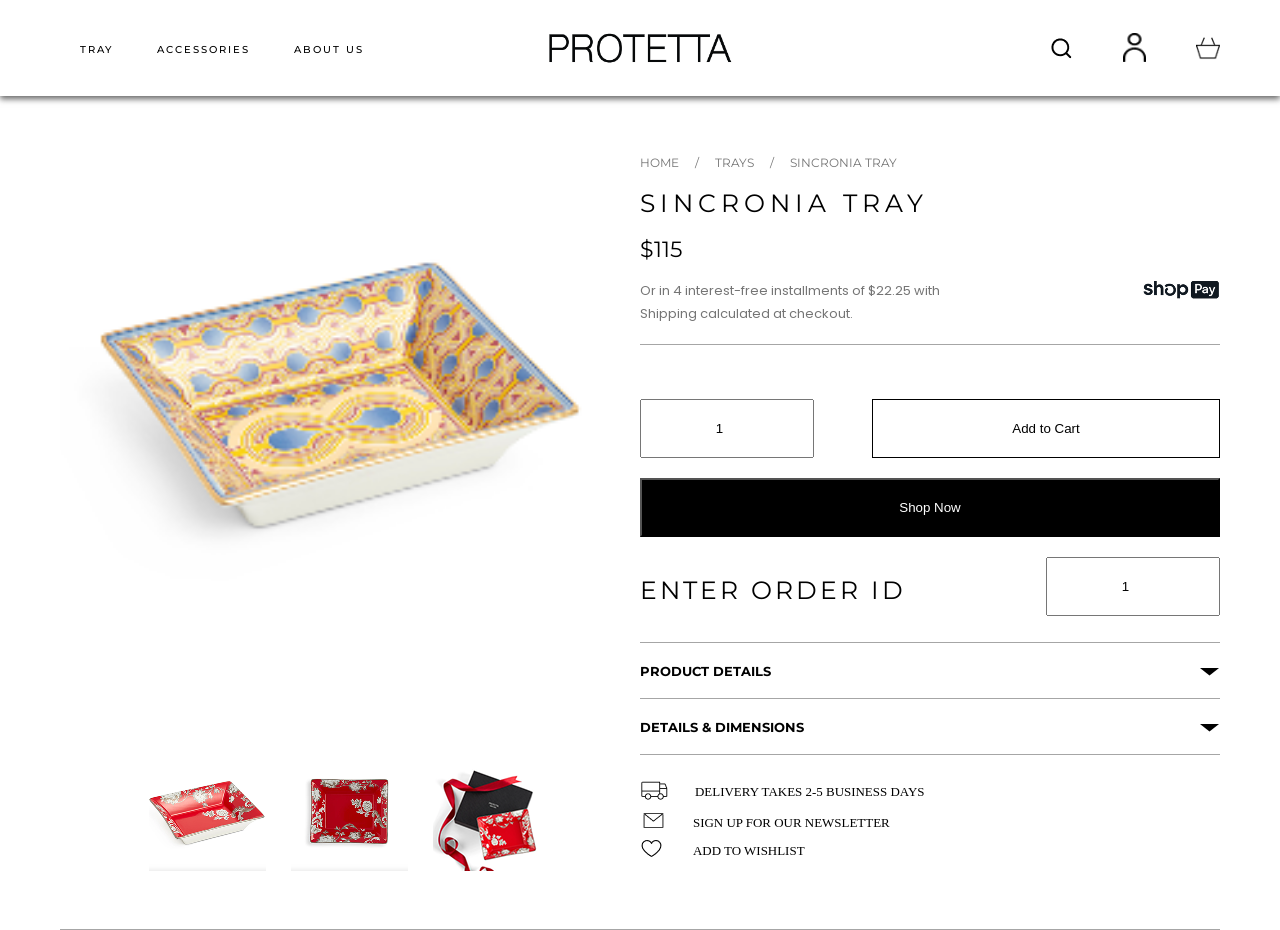
==== product.html @ 3e444f57 "proj-1" ====
<!DOCTYPE html>
<html lang="en">

<head>
    <meta charset="UTF-8">
    <meta name="viewport" content="width=device-width, initial-scale=1.0">
    <link rel="stylesheet" href="css/product.css">
    <link rel="stylesheet" href="https://cdn.jsdelivr.net/npm/@splidejs/splide@4.1.3/dist/css/splide.min.css">
    <!--Google Font -->
    <link rel="preconnect" href="https://fonts.googleapis.com">
    <link rel="preconnect" href="https://fonts.gstatic.com" crossorigin>
    <link href="https://fonts.googleapis.com/css2?family=Montserrat:ital,wght@0,100..900;1,100..900&display=swap"
        rel="stylesheet">
    <link rel="preconnect" href="https://fonts.googleapis.com">
    <link rel="preconnect" href="https://fonts.gstatic.com" crossorigin>
    <link
        href="https://fonts.googleapis.com/css2?family=Monsieur+La+Doulaise&family=Montserrat:ital,wght@0,100..900;1,100..900&display=swap"
        rel="stylesheet">

    <link rel="preconnect" href="https://fonts.googleapis.com">
    <link rel="preconnect" href="https://fonts.gstatic.com" crossorigin>
    <link
        href="https://fonts.googleapis.com/css2?family=Monsieur+La+Doulaise&family=Montserrat:ital,wght@0,100..900;1,100..900&family=Poppins:ital,wght@0,100;0,200;0,300;0,400;0,500;0,600;0,700;0,800;0,900;1,100;1,200;1,300;1,400;1,500;1,600;1,700;1,800;1,900&display=swap"
        rel="stylesheet">
    <!--Google Font -->

    <title>Product</title>


</head>

<body>
    <header>
        <nav>
            <div class="link">
                <div class="mobile-menu">
                    <button id="menuToggle">
                        <svg xmlns="http://www.w3.org/2000/svg" x="0px" y="0px" width="50" height="30"
                            viewBox="0,0,256,256">
                            <g fill="#000" fill-rule="nonzero" stroke="none" stroke-width="1" stroke-linecap="butt"
                                stroke-linejoin="miter" stroke-miterlimit="10" stroke-dasharray="" stroke-dashoffset="0"
                                font-family="none" font-weight="none" font-size="none" text-anchor="none"
                                style="mix-blend-mode: normal">
                                <g transform="scale(5.12,5.12)">
                                    <path
                                        d="M5,8c-0.72127,-0.0102 -1.39216,0.36875 -1.75578,0.99175c-0.36361,0.623 -0.36361,1.39351 0,2.01651c0.36361,0.623 1.0345,1.00195 1.75578,0.99175h40c0.72127,0.0102 1.39216,-0.36875 1.75578,-0.99175c0.36361,-0.623 0.36361,-1.39351 0,-2.01651c-0.36361,-0.623 -1.0345,-1.00195 -1.75578,-0.99175zM5,23c-0.72127,-0.0102 -1.39216,0.36875 -1.75578,0.99175c-0.36361,0.623 -0.36361,1.39351 0,2.01651c0.36361,0.623 1.0345,1.00195 1.75578,0.99175h40c0.72127,0.0102 1.39216,-0.36875 1.75578,-0.99175c0.36361,-0.623 0.36361,-1.39351 0,-2.01651c-0.36361,-0.623 -1.0345,-1.00195 -1.75578,-0.99175zM5,38c-0.72127,-0.0102 -1.39216,0.36875 -1.75578,0.99175c-0.36361,0.623 -0.36361,1.39351 0,2.01651c0.36361,0.623 1.0345,1.00195 1.75578,0.99175h40c0.72127,0.0102 1.39216,-0.36875 1.75578,-0.99175c0.36361,-0.623 0.36361,-1.39351 0,-2.01651c-0.36361,-0.623 -1.0345,-1.00195 -1.75578,-0.99175z">
                                    </path>
                                </g>
                            </g>
                        </svg>
                    </button>
                </div>
                <ul>
                    <li>
                        <a href="">TRAY</a>
                        <a href="">ACCESSORIES</a>
                        <a href="">ABOUT US</a>
                    </li>
                </ul>
            </div>
            <div class="logo">
                <img src="img/logo-black.png" alt="">
            </div>
            <div class="icon">
                <img src="img/icon Search-black.png" alt="">
                <img src="img/icon user-black.png" alt="">
                <img src="img/icon Basket-black.png" alt="">
            </div>
        </nav>
    </header>
    <div class="layout-menu">
        <div class="logo">
            <img src="img/logo.png" alt="">
        </div>
        <div class="link">
            <ul>
                    <li>
                        <a href="">TRAY</a>
                        <a href="">ACCESSORIES</a>
                        <a href="">ABOUT US</a>
                    </li>
                </ul>
        </div>
    </div>
    <div class="product-section page-width">
        <div class="primary-product-img">
        </div>
        <div class="secondary-product-img">
            <div class="secondary-img-1">
                <img src="img/secondary-img-1.png" alt="">
            </div>
            <div class="secondary-img-1">
                <img src="img/secondary-img-2.png" alt="">
            </div>
            <div class="secondary-img-1">
                <img src="img/secondary-img-3.png" alt="">
            </div>
        </div>
        <div class="product-info">
            <div class="user-dirction">
            </div>
            <div class="product-title">
                <p class="payment-text"><span class="text-1">Or in 4 interest-free installments of $22.25 with</span>
                    <img src="img/shopPay.png" alt=""> <span class="text-2">Shipping
                        calculated at checkout.</span>
                </p>
            </div>
            <div class="underline"></div>
        </div>
        <div class="order-section">
            <div class="cart">
                <input type="number" value="1">
                <button>Add to Cart</button>
            </div>
            <div class="shop">
                <button>Shop Now</button>
            </div>
            <div class="orderid">
                <h5>Enter Order ID</h5>
                <input type="number" name="" id="orderId" value="1" min="1" max="4">
            </div>
            <div class="underline"></div>
        </div>
        <div class="product-details">
            <button class="toggle-btn">PRODUCT DETAILS <span class="arrow"><svg width="20" height="8" viewBox="0 0 20 8" fill="none" xmlns="http://www.w3.org/2000/svg">
<path d="M9.52637 7.5L19.0526 0H8.7738e-05L9.52637 7.5Z" fill="black"/>
</svg>
</span></button>
            <div class="toggle-content" id="productDetails">
                
            </div>
            <div class="underline"></div>
        </div>
        <div class="product-dimensions">
            <button class="toggle-btn">DETAILS & DIMENSIONS<span class="arrow"><svg width="20" height="8" viewBox="0 0 20 8" fill="none" xmlns="http://www.w3.org/2000/svg">
<path d="M9.52637 7.5L19.0526 0H8.7738e-05L9.52637 7.5Z" fill="black"/>
</svg>
</span></button>
            <div class="toggle-content" id="productDimensions">
            
            </div>
            <div class="underline"></div>
        </div>
        <div class="webSite-info">
            <div class="delivery">
                <div class="webSite-img">
                    <img src="img/webSite-1.png" alt="">
                </div>
                <div class="webSite-text">
                    <p>DELIVERY TAKES 2-5 BUSINESS DAYS</p>
                </div>
            </div>
            <div class="signUp">
                <div class="webSite-img">
                    <img src="img/webSite-2.png" alt="">
                </div>
                <div class="webSite-text">
                    <p>SIGN UP FOR OUR NEWSLETTER</p>
                </div>
            </div>
            <div class="wishList">
                <div class="webSite-img">
                    <img src="img/webSite-3.png" alt="">
                </div>
                <div class="webSite-text">
                    <p>ADD TO WISHLIST</p>
                </div>
            </div>
        </div>
        <div class="underline-endSection page-width"></div>
    </div>
    <!-- <footer>
        <div class="footer-left-section">
            <div class="footer-logo">
                <img src="img/logo-black.png" alt="">
            </div>
            <div class="footer-links">
                <a href="">CONTACT</a>
                <a href="">TERMS OF SERVICE</a>
                <a href="">REFUND POLICY</a>
            </div>
        </div>
        <div class="footer-right-section">
            <h5>FOLLOW US & SUBSCRIBE</h5>
            <div class="footer-input">
                <input type="email" placeholder="Enter your email address here">
                <button class="footer-btn">JOIN</button>
            </div>
            <div class="footer-icon">
                <div class="icons">
                    <svg width="20" height="21" viewBox="0 0 20 21" fill="none" xmlns="http://www.w3.org/2000/svg"
                        xmlns:xlink="http://www.w3.org/1999/xlink">
                        <rect width="20" height="21" fill="url(#pattern0_1_218)" />
                        <defs>
                            <pattern id="pattern0_1_218" patternContentUnits="objectBoundingBox" width="1" height="1">
                                <use xlink:href="#image0_1_218"
                                    transform="matrix(0.00102539 0 0 0.000976562 -0.025 0)" />
                            </pattern>
                            <image id="image0_1_218" width="1024" height="1024" preserveAspectRatio="none"
                                xlink:href="[data-uri]" />
                        </defs>
                    </svg>
                </div>
                <div class="icons">
                    <svg width="21" height="21" viewBox="0 0 22 22" fill="none" xmlns="http://www.w3.org/2000/svg"
                        xmlns:xlink="http://www.w3.org/1999/xlink">
                        <rect width="22" height="22" fill="url(#pattern0_331_5)" />
                        <defs>
                            <pattern id="pattern0_331_5" patternContentUnits="objectBoundingBox" width="1" height="1">
                                <use xlink:href="#image0_331_5"
                                    transform="translate(-0.227273 -0.0454545) scale(0.000909091)" />
                            </pattern>
                            <image id="image0_331_5" width="1600" height="1200" preserveAspectRatio="none"
                                xlink:href="[data-uri]" />
                        </defs>
                    </svg>
                </div>
                <div class="icons">
                    <svg width="21" height="21" viewBox="0 0 32 32" fill="none" xmlns="http://www.w3.org/2000/svg"
                        xmlns:xlink="http://www.w3.org/1999/xlink">
                        <rect x="0.0961914" y="-0.0957031" width="31.5707" height="31.5625" rx="15.7813"
                            transform="rotate(0.348197 0.0961914 -0.0957031)" fill="url(#pattern0_331_3)" />
                        <defs>
                            <pattern id="pattern0_331_3" patternContentUnits="objectBoundingBox" width="1" height="1">
                                <use xlink:href="#image0_331_3"
                                    transform="translate(-0.18999 -0.199638) scale(0.000676815)" />
                            </pattern>
                            <image id="image0_331_3" width="2048" height="2048" preserveAspectRatio="none"
                                xlink:href="[data-uri]" />
                        </defs>
                    </svg>
                </div>
            </div>
        </div>
    </footer> -->
    <script src="js/product.js"></script>
</body>

</html>
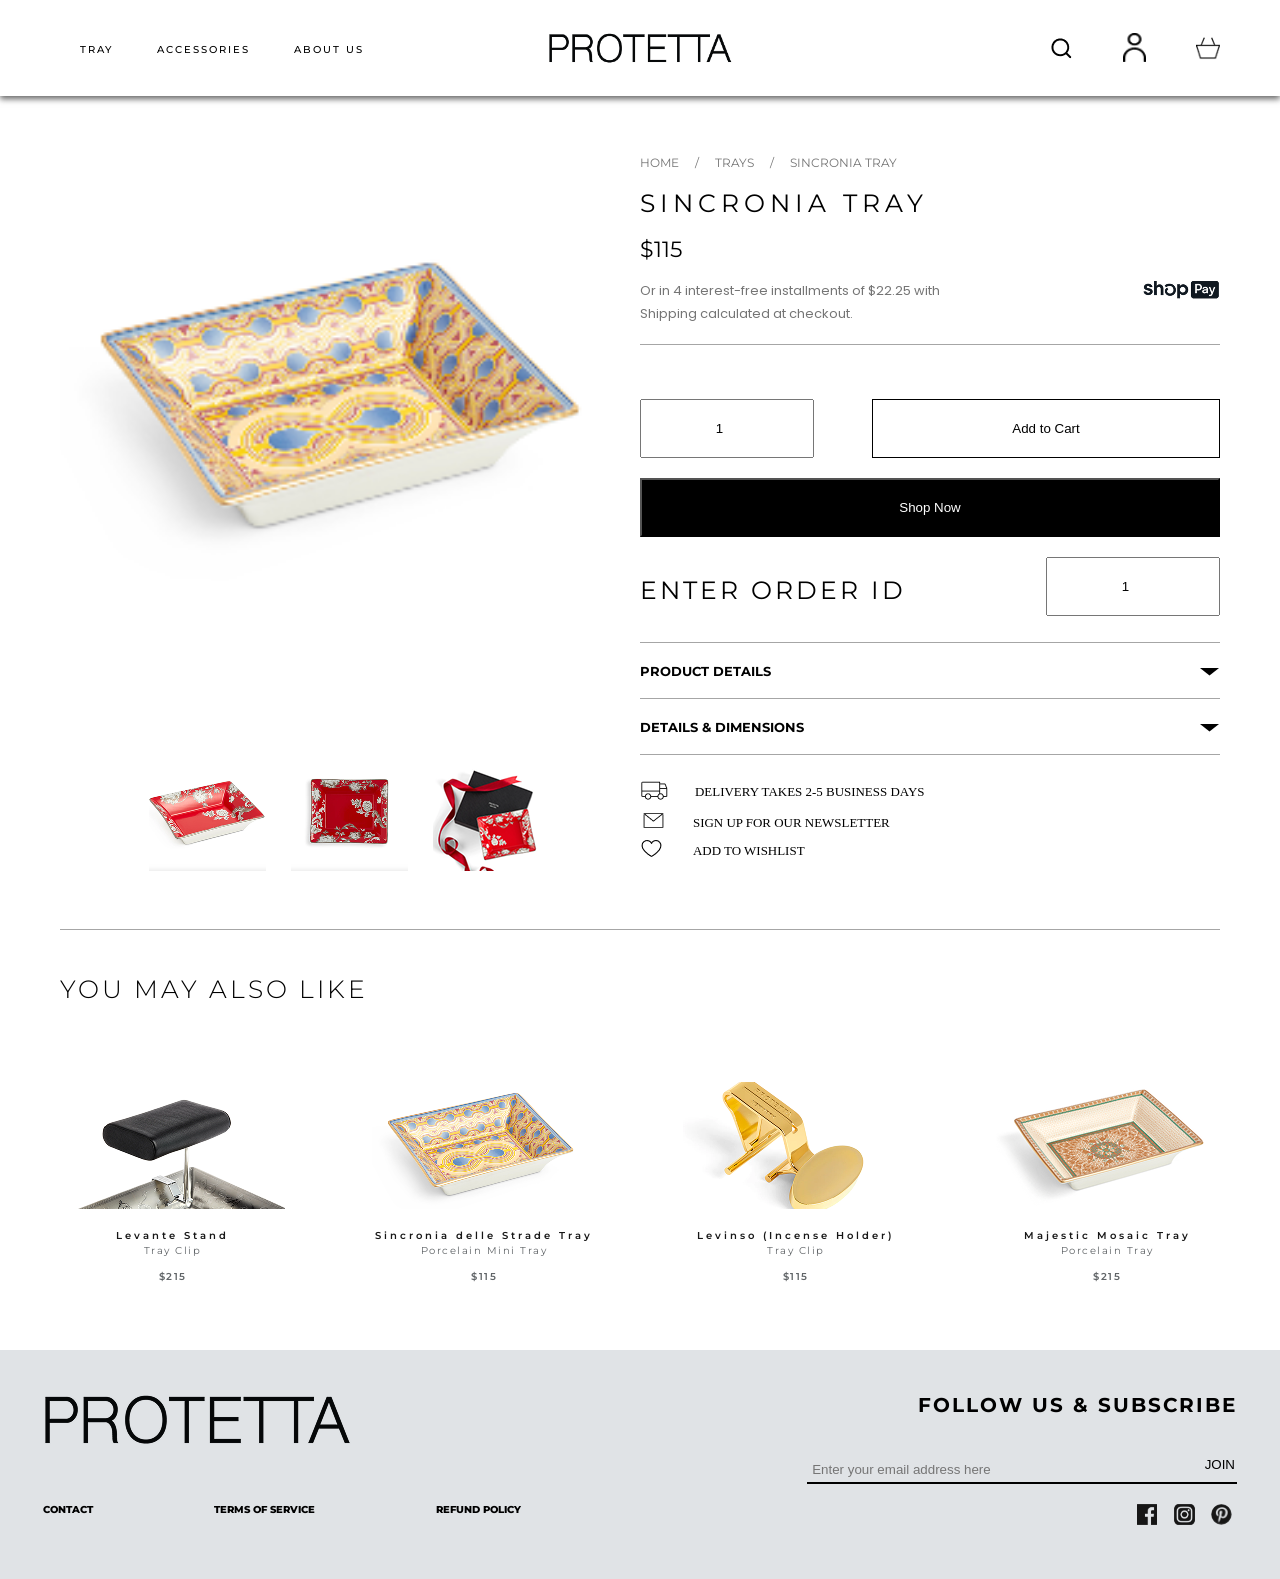
==== commit 15bb1403: "updata" ====
--- a/product.html
+++ b/product.html
@@ -74,12 +74,12 @@
         </div>
         <div class="link">
             <ul>
-                    <li>
-                        <a href="">TRAY</a>
-                        <a href="">ACCESSORIES</a>
-                        <a href="">ABOUT US</a>
-                    </li>
-                </ul>
+                <li>
+                    <a href="">TRAY</a>
+                    <a href="">ACCESSORIES</a>
+                    <a href="">ABOUT US</a>
+                </li>
+            </ul>
         </div>
     </div>
     <div class="product-section page-width">
@@ -122,22 +122,24 @@
             <div class="underline"></div>
         </div>
         <div class="product-details">
-            <button class="toggle-btn">PRODUCT DETAILS <span class="arrow"><svg width="20" height="8" viewBox="0 0 20 8" fill="none" xmlns="http://www.w3.org/2000/svg">
-<path d="M9.52637 7.5L19.0526 0H8.7738e-05L9.52637 7.5Z" fill="black"/>
-</svg>
-</span></button>
+            <button class="toggle-btn">PRODUCT DETAILS <span class="arrow"><svg width="20" height="8" viewBox="0 0 20 8"
+                        fill="none" xmlns="http://www.w3.org/2000/svg">
+                        <path d="M9.52637 7.5L19.0526 0H8.7738e-05L9.52637 7.5Z" fill="black" />
+                    </svg>
+                </span></button>
             <div class="toggle-content" id="productDetails">
-                
+
             </div>
             <div class="underline"></div>
         </div>
         <div class="product-dimensions">
-            <button class="toggle-btn">DETAILS & DIMENSIONS<span class="arrow"><svg width="20" height="8" viewBox="0 0 20 8" fill="none" xmlns="http://www.w3.org/2000/svg">
-<path d="M9.52637 7.5L19.0526 0H8.7738e-05L9.52637 7.5Z" fill="black"/>
-</svg>
-</span></button>
+            <button class="toggle-btn">DETAILS & DIMENSIONS<span class="arrow"><svg width="20" height="8"
+                        viewBox="0 0 20 8" fill="none" xmlns="http://www.w3.org/2000/svg">
+                        <path d="M9.52637 7.5L19.0526 0H8.7738e-05L9.52637 7.5Z" fill="black" />
+                    </svg>
+                </span></button>
             <div class="toggle-content" id="productDimensions">
-            
+
             </div>
             <div class="underline"></div>
         </div>
@@ -166,10 +168,51 @@
                     <p>ADD TO WISHLIST</p>
                 </div>
             </div>
+            <div class="underline-endSection-mobile"></div>
         </div>
         <div class="underline-endSection page-width"></div>
     </div>
-    <!-- <footer>
+    <div class="suggestion-product page-width">
+        <div class="text-head">
+            <h4>YOU MAY ALSO LIKE</h4>
+        </div>
+        <div class="aonther-product">
+            <div class="product">
+                <img src="img/product6.png" alt="">
+                <div class="text-img">
+                    <h5 class="title">Levante Stand</h5>
+                    <p class="subtitle">Tray Clip</p>
+                    <h6 class="price">$215</h6>
+                </div>
+
+            </div>
+            <div class="product">
+                <img src="img/product1.png" alt="">
+                <div class="text-img">
+                    <h5 class="title">Sincronia delle Strade Tray</h5>
+                    <p class="subtitle">Porcelain Mini Tray</p>
+                    <h6 class="price">$115</h6>
+                </div>
+            </div>
+            <div class="product">
+                <img src="img/product5.png" alt="">
+                <div class="text-img">
+                    <h5 class="title">Levinso (Incense Holder)</h5>
+                    <p class="subtitle">Tray Clip</p>
+                    <h6 class="price">$115</h6>
+                </div>
+            </div>
+            <div class="product">
+                <img src="img/product4.png" alt="">
+                <div class="text-img">
+                    <h5 class="title">Majestic Mosaic Tray</h5>
+                    <p class="subtitle">Porcelain Tray</p>
+                    <h6 class="price">$215</h6>
+                </div>
+            </div>
+        </div>
+    </div>
+    <footer>
         <div class="footer-left-section">
             <div class="footer-logo">
                 <img src="img/logo-black.png" alt="">
@@ -232,7 +275,8 @@
                 </div>
             </div>
         </div>
-    </footer> -->
+    </footer>
+
     <script src="js/product.js"></script>
 </body>
 
--- a/css/product.css
+++ b/css/product.css
@@ -116,6 +116,7 @@
 .logo img {
     width: 11.5rem;
     height: auto;
+    object-fit: contain;
 }
 
 .icon {
@@ -225,6 +226,15 @@
     background-color: rgba(0, 0, 0, 0.349);
     grid-column: 1 / -1;
     margin-top: 45px;
+}
+
+.underline-endSection-mobile {
+    width: 100%;
+    height: 1px;
+    background-color: rgba(0, 0, 0, 0.349);
+    position: absolute;
+    bottom: 0;
+    display: none;
 }
 
 .primary-product-img {
@@ -498,8 +508,9 @@
 @media (max-width: 768px) {
     .product-section {
         grid-template-columns: 1fr;
-        grid-template-rows: 1fr 1fr 1fr 1fr 1fr 1fr 1fr;
-        padding: 20px;
+        grid-template-rows: auto auto auto auto auto auto auto;
+        padding: 0 20px;
+        gap: 30px;
     }
 
     .primary-product-img {
@@ -518,11 +529,21 @@
         grid-row: 3/4;
     }
 
+    .product-info .underline {
+        bottom: -10px;
+    }
+
     .order-section {
         grid-column: 1/2;
         grid-row: 4/5;
     }
 
+    .orderid h5 {
+        font-size: 1.25rem;
+        font-weight: 400;
+        letter-spacing: 2px;
+    }
+
     .product-details {
         grid-column: 1/2;
         grid-row: 5/6;
@@ -536,13 +557,114 @@
     .webSite-info {
         grid-column: 1/2;
         grid-row: 7/8;
-    }
+        padding: 0;
+        padding-bottom: 20px;
+    }
+
+    .underline-endSection {
+        display: none;
+    }
+
+    .underline-endSection-mobile {
+        display: block;
+    }
+
 }
 
 /*product-section media query end*/
 
+/*suggestion-product start*/
+.suggestion-product {
+    display: flex;
+    flex-direction: column;
+    gap: 20px;
+    margin-bottom: 4.25rem;
+}
+
+.suggestion-product .text-head {
+    text-align: left;
+    margin-top: 2.75rem;
+}
+
+.suggestion-product .text-head h4 {
+    font-size: 1.56rem;
+    letter-spacing: 3px;
+    font-family: "Montserrat";
+    font-weight: 300;
+}
+
+.aonther-product {
+    display: flex;
+    justify-content: space-between;
+    text-align: center;
+    margin-top: 3.62rem;
+}
+
+.product {
+    display: flex;
+    flex-direction: column;
+    gap: 20px;
+}
+
+.product img {
+    aspect-ratio: 16 / 9;
+    object-fit: cover;
+}
+
+.product .text-img h5 {
+    color: #171717;
+    font-family: "Montserrat";
+    font-size: .62rem;
+    letter-spacing: 3px;
+    font-weight: 600;
+}
+
+.product .text-img p {
+    color: #606467;
+    font-family: "Montserrat";
+    font-size: .62rem;
+    letter-spacing: 1.5px;
+    font-weight: 400;
+    margin-top: 3px;
+
+}
+
+.product .text-img h6 {
+    color: #606467;
+    font-family: "Montserrat";
+    font-size: .62rem;
+    letter-spacing: 1.5px;
+    font-weight: 600;
+    margin-top: .87rem;
+}
+
+/*suggestion-product end*/
+
+
+/*suggestion-product media query start*/
+@media (max-width: 768px) {
+    .suggestion-product {
+        padding: 0 20px;
+        margin-bottom: 3.12rem;
+    }
+
+    .aonther-product {
+        flex-wrap: wrap;
+        gap: 10px;
+    }
+
+    .product {
+        width: 45%;
+        gap: 50px;
+
+    }
+
+}
+
+/*suggestion-product media query end*/
+
 /* footer start*/
-/* footer {
+footer {
     margin: auto;
     width: 1280px;
     background-color: #E0E3E6;
@@ -666,11 +788,12 @@
     text-align: center;
     width: 32px;
     height: 32px;
-} */
+}
+
 /* footer end*/
 
 /*footer media query start*/
-/* @media (max-width: 768px) {
+@media (max-width: 768px) {
     footer {
         padding: 25px;
     }
@@ -702,5 +825,6 @@
         justify-content: center;
         margin-top: 0;
     }
-} */
+}
+
 /*footer media query end*/
